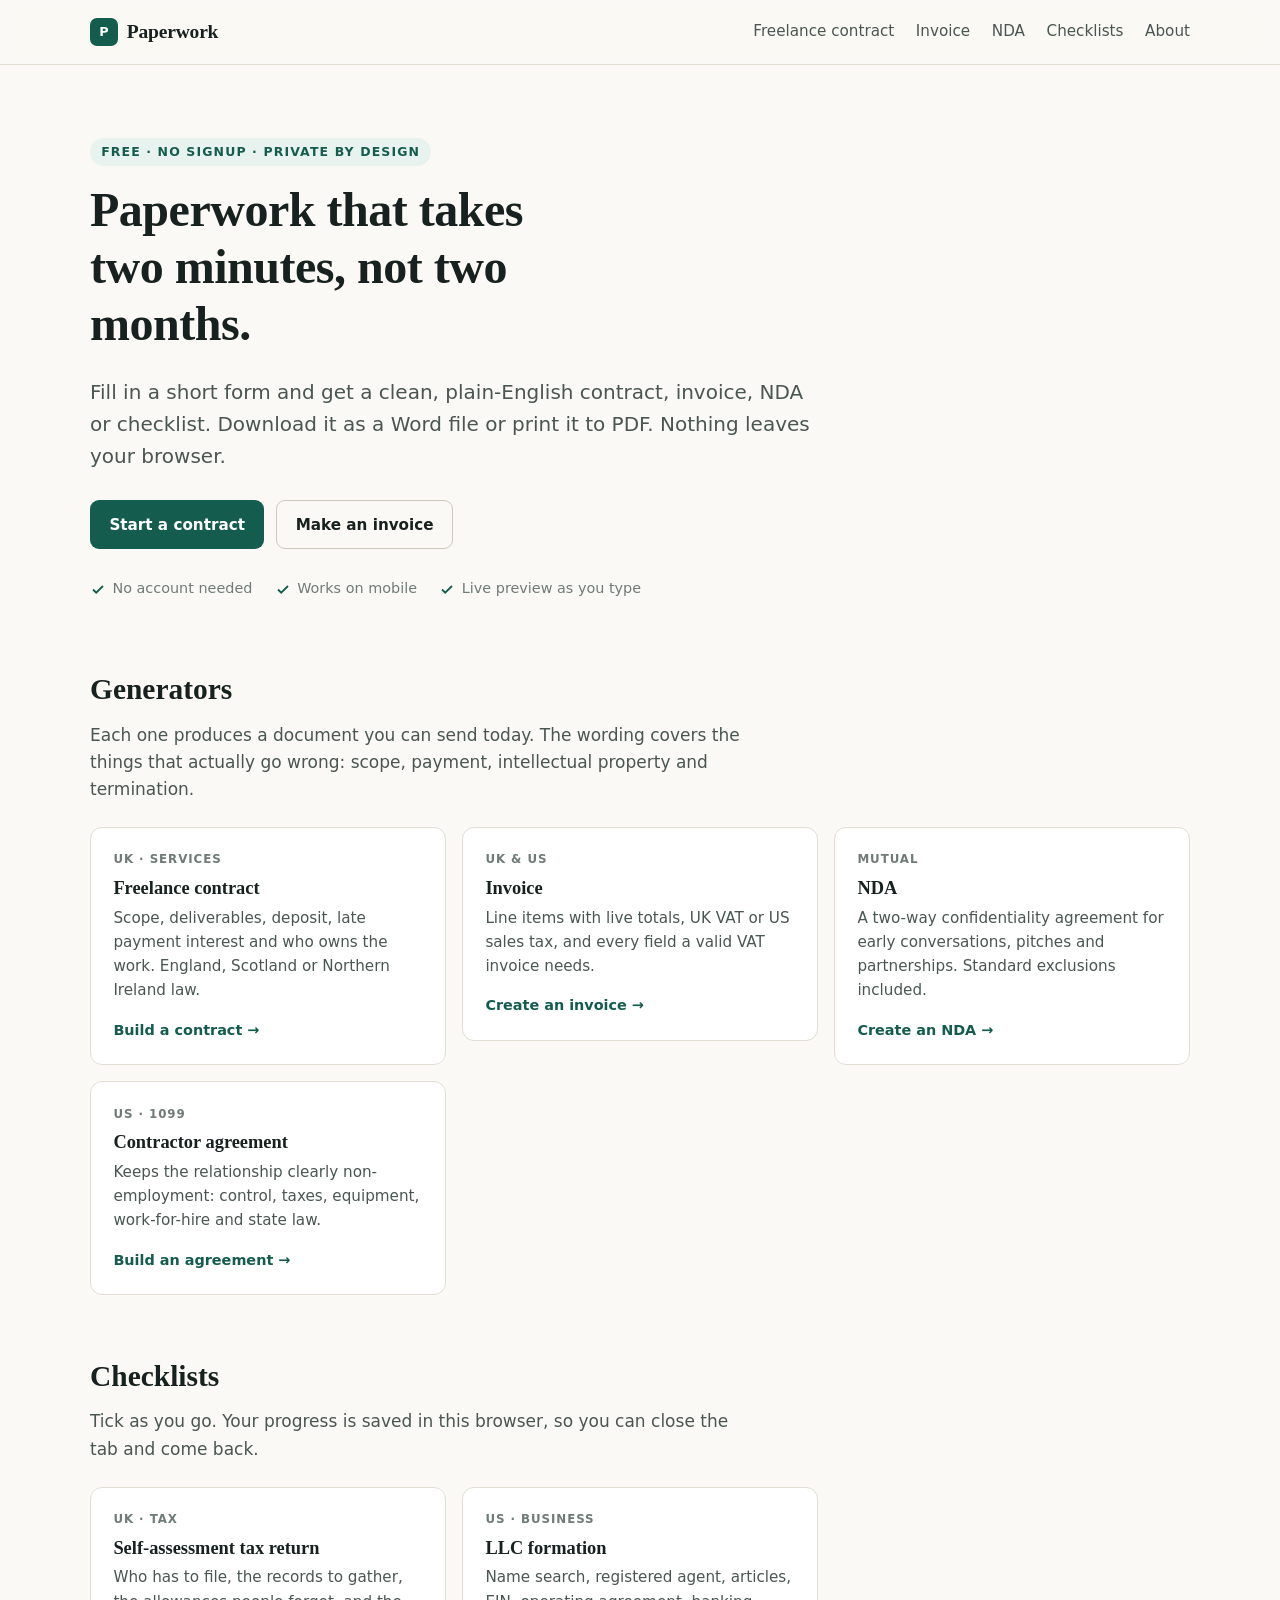
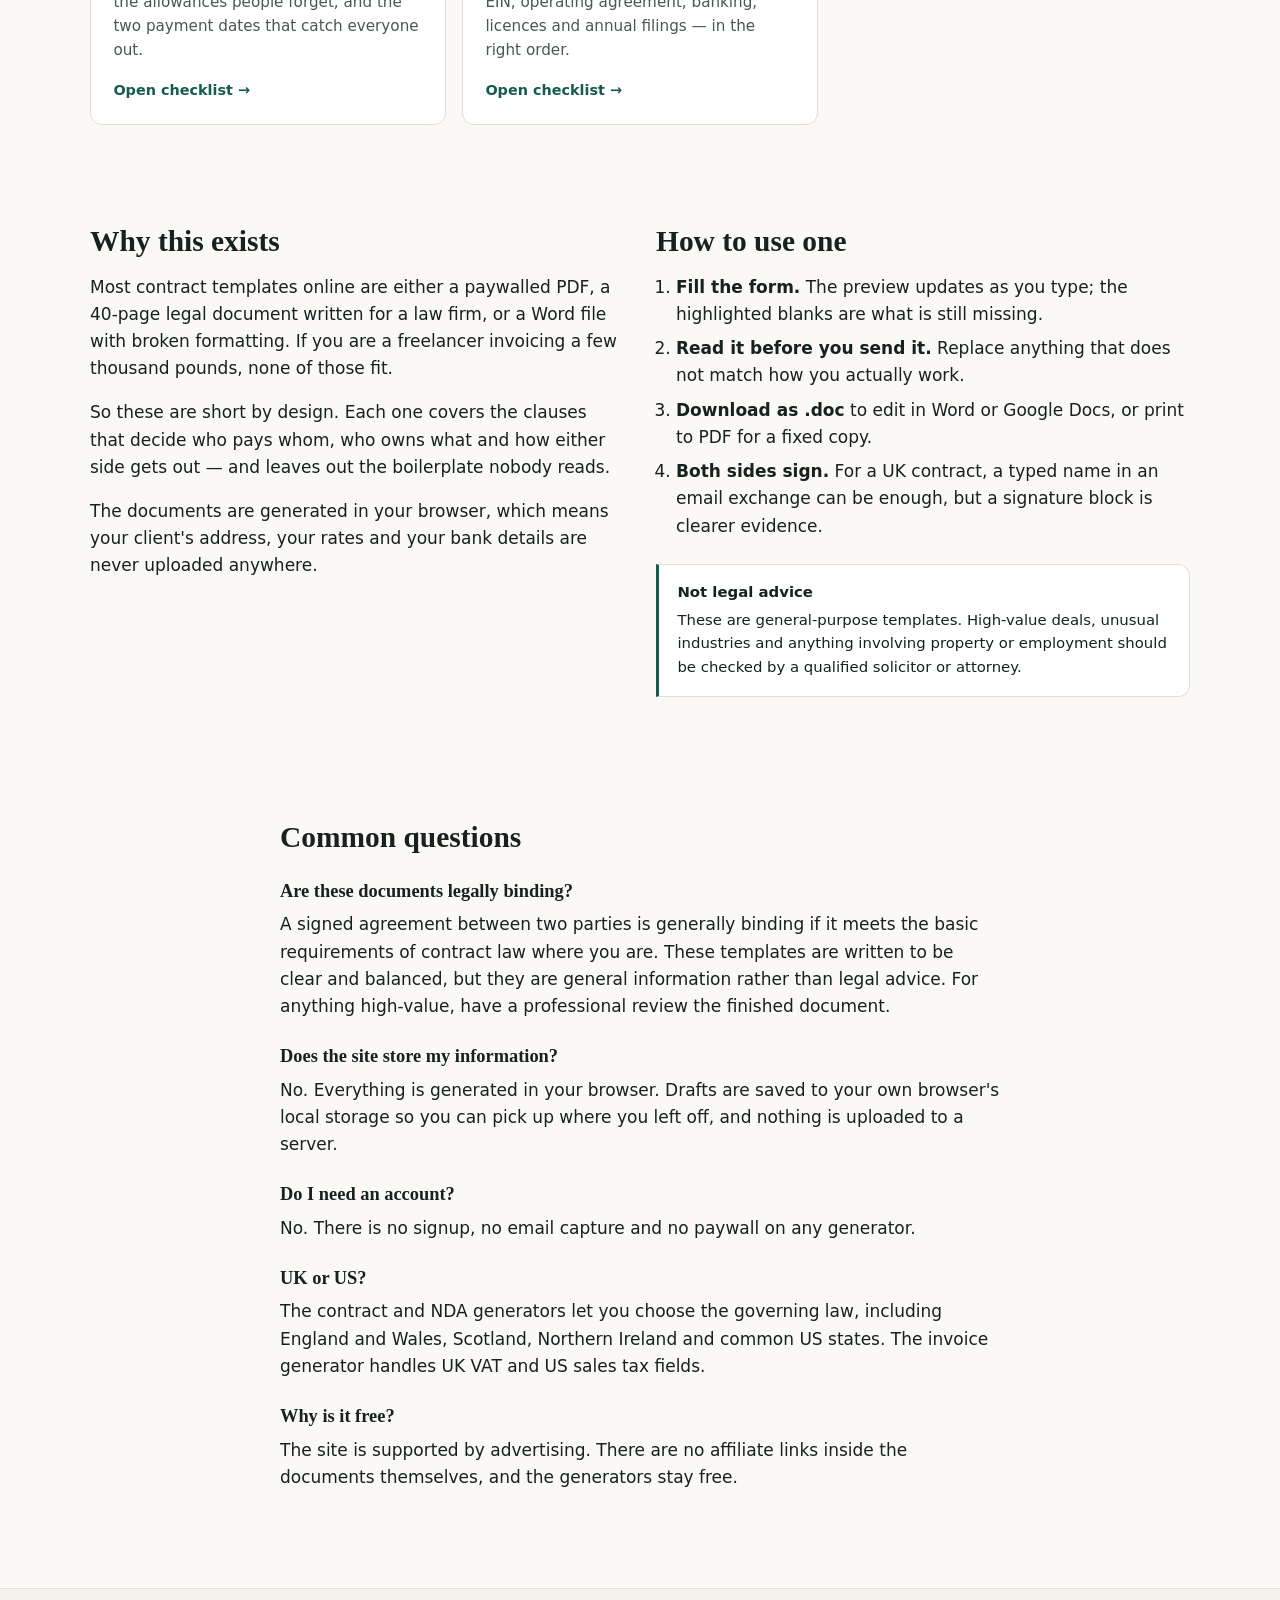
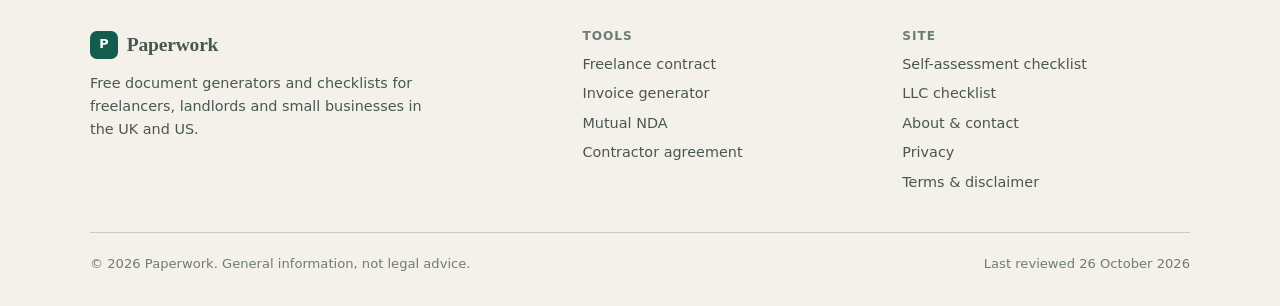
==== index.html @ 9d4b74a8 "Paperwork: static document generators and checklists" ====
<!DOCTYPE html>
<html lang="en">
<head>
<meta charset="utf-8">
<meta name="viewport" content="width=device-width, initial-scale=1">
<title>Paperwork — Free Document Generators &amp; Checklists for Freelancers</title>
<meta name="description" content="Free, no-signup generators for freelance contracts, invoices, NDAs and contractor agreements, plus tickable checklists for UK self-assessment and US LLC formation.">
<link rel="canonical" href="https://YOUR-DOMAIN.com/">
<meta name="robots" content="index, follow">
<meta name="theme-color" content="#145c4e">
<meta property="og:type" content="website">
<meta property="og:title" content="Paperwork — Free Document Generators &amp; Checklists">
<meta property="og:description" content="Plain-English contracts, invoices, NDAs and checklists you can finish in two minutes. Free, no account, everything stays in your browser.">
<meta property="og:url" content="https://YOUR-DOMAIN.com/">
<link rel="icon" href="data:image/svg+xml,%3Csvg xmlns='http://www.w3.org/2000/svg' viewBox='0 0 32 32'%3E%3Crect width='32' height='32' rx='7' fill='%23145c4e'/%3E%3Cpath d='M10 8h9l5 5v11H10z' fill='none' stroke='%23fff' stroke-width='2'/%3E%3Cpath d='M13 18h7M13 21h5' stroke='%23fff' stroke-width='2'/%3E%3C/svg%3E">
<link rel="stylesheet" href="assets/styles.css">
<script type="application/ld+json">
{
  "@context": "https://schema.org",
  "@graph": [
    {
      "@type": "WebSite",
      "name": "Paperwork",
      "url": "https://YOUR-DOMAIN.com/",
      "description": "Free document generators and checklists for freelancers and small businesses."
    },
    {
      "@type": "FAQPage",
      "mainEntity": [
        {
          "@type": "Question",
          "name": "Are these documents legally binding?",
          "acceptedAnswer": { "@type": "Answer", "text": "A signed agreement between two parties is generally binding if it meets the basic requirements of contract law in your jurisdiction. These templates are written to be clear and balanced, but they are general information, not legal advice. For anything high-value, have a solicitor or attorney review the finished document." }
        },
        {
          "@type": "Question",
          "name": "Does the site store my information?",
          "acceptedAnswer": { "@type": "Answer", "text": "No. Everything is generated in your browser. Drafts are saved to your own browser's local storage so you can come back to them, and nothing is uploaded to a server." }
        },
        {
          "@type": "Question",
          "name": "Do I need to create an account?",
          "acceptedAnswer": { "@type": "Answer", "text": "No account is needed. There is no signup, no email capture and no paywall on any generator." }
        },
        {
          "@type": "Question",
          "name": "Can I use these documents in the US and the UK?",
          "acceptedAnswer": { "@type": "Answer", "text": "The contract and NDA generators let you choose the governing law, with options for England and Wales, Scotland, Northern Ireland and common US states. The invoice generator handles UK VAT and US sales tax fields." }
        }
      ]
    }
  ]
}
</script>
</head>
<body>
<a class="skip" href="#main">Skip to content</a>

<header class="site-header">
  <div class="wrap header-inner">
    <a class="brand" href="./"><span class="brand-mark" aria-hidden="true">P</span>Paperwork</a>
    <button class="menu-btn" data-menu aria-expanded="false" aria-controls="site-nav">
      Menu
      <svg width="12" height="12" viewBox="0 0 12 12" aria-hidden="true"><path d="M1 3h10M1 6h10M1 9h10" stroke="currentColor" stroke-width="1.6" fill="none"/></svg>
    </button>
    <nav id="site-nav" aria-label="Main">
      <a href="tools/freelance-contract.html">Freelance contract</a>
      <a href="tools/invoice.html">Invoice</a>
      <a href="tools/nda.html">NDA</a>
      <a href="checklists/">Checklists</a>
      <a href="about.html">About</a>
    </nav>
  </div>
</header>

<main id="main">

  <section class="hero">
    <div class="wrap">
      <span class="eyebrow">Free · No signup · Private by design</span>
      <h1>Paperwork that takes two minutes, not two months.</h1>
      <p class="lede">
        Fill in a short form and get a clean, plain-English contract, invoice, NDA or checklist.
        Download it as a Word file or print it to PDF. Nothing leaves your browser.
      </p>
      <div class="hero-actions">
        <a class="btn" href="tools/freelance-contract.html">Start a contract</a>
        <a class="btn btn-ghost" href="tools/invoice.html">Make an invoice</a>
      </div>
      <ul class="trust">
        <li><svg width="16" height="16" viewBox="0 0 16 16" aria-hidden="true"><path d="M3 8.5l3.2 3.2L13 5" stroke="currentColor" stroke-width="1.8" fill="none"/></svg>No account needed</li>
        <li><svg width="16" height="16" viewBox="0 0 16 16" aria-hidden="true"><path d="M3 8.5l3.2 3.2L13 5" stroke="currentColor" stroke-width="1.8" fill="none"/></svg>Works on mobile</li>
        <li><svg width="16" height="16" viewBox="0 0 16 16" aria-hidden="true"><path d="M3 8.5l3.2 3.2L13 5" stroke="currentColor" stroke-width="1.8" fill="none"/></svg>Live preview as you type</li>
      </ul>
    </div>
  </section>

  <aside class="ad-slot" data-slot="top" aria-label="Advertisement"></aside>

  <section>
    <div class="wrap">
      <div class="section-head">
        <h2>Generators</h2>
        <p>Each one produces a document you can send today. The wording covers the things that actually go wrong: scope, payment, intellectual property and termination.</p>
      </div>
      <ul class="card-grid">
        <li>
          <a class="card" href="tools/freelance-contract.html">
            <span class="card-tag">UK · Services</span>
            <h3>Freelance contract</h3>
            <p>Scope, deliverables, deposit, late payment interest and who owns the work. England, Scotland or Northern Ireland law.</p>
            <span class="card-cta">Build a contract →</span>
          </a>
        </li>
        <li>
          <a class="card" href="tools/invoice.html">
            <span class="card-tag">UK &amp; US</span>
            <h3>Invoice</h3>
            <p>Line items with live totals, UK VAT or US sales tax, and every field a valid VAT invoice needs.</p>
            <span class="card-cta">Create an invoice →</span>
          </a>
        </li>
        <li>
          <a class="card" href="tools/nda.html">
            <span class="card-tag">Mutual</span>
            <h3>NDA</h3>
            <p>A two-way confidentiality agreement for early conversations, pitches and partnerships. Standard exclusions included.</p>
            <span class="card-cta">Create an NDA →</span>
          </a>
        </li>
        <li>
          <a class="card" href="tools/contractor-agreement.html">
            <span class="card-tag">US · 1099</span>
            <h3>Contractor agreement</h3>
            <p>Keeps the relationship clearly non-employment: control, taxes, equipment, work-for-hire and state law.</p>
            <span class="card-cta">Build an agreement →</span>
          </a>
        </li>
      </ul>
    </div>
  </section>

  <section>
    <div class="wrap">
      <div class="section-head">
        <h2>Checklists</h2>
        <p>Tick as you go. Your progress is saved in this browser, so you can close the tab and come back.</p>
      </div>
      <ul class="card-grid">
        <li>
          <a class="card" href="checklists/self-assessment.html">
            <span class="card-tag">UK · Tax</span>
            <h3>Self-assessment tax return</h3>
            <p>Who has to file, the records to gather, the allowances people forget, and the two payment dates that catch everyone out.</p>
            <span class="card-cta">Open checklist →</span>
          </a>
        </li>
        <li>
          <a class="card" href="checklists/llc-formation.html">
            <span class="card-tag">US · Business</span>
            <h3>LLC formation</h3>
            <p>Name search, registered agent, articles, EIN, operating agreement, banking, licences and annual filings — in the right order.</p>
            <span class="card-cta">Open checklist →</span>
          </a>
        </li>
      </ul>
    </div>
  </section>

  <section>
    <div class="wrap split">
      <div class="prose">
        <h2>Why this exists</h2>
        <p>Most contract templates online are either a paywalled PDF, a 40-page legal document written for a law firm, or a Word file with broken formatting. If you are a freelancer invoicing a few thousand pounds, none of those fit.</p>
        <p>So these are short by design. Each one covers the clauses that decide who pays whom, who owns what and how either side gets out — and leaves out the boilerplate nobody reads.</p>
        <p>The documents are generated in your browser, which means your client's address, your rates and your bank details are never uploaded anywhere.</p>
      </div>
      <div class="prose">
        <h2>How to use one</h2>
        <ol>
          <li><strong>Fill the form.</strong> The preview updates as you type; the highlighted blanks are what is still missing.</li>
          <li><strong>Read it before you send it.</strong> Replace anything that does not match how you actually work.</li>
          <li><strong>Download as .doc</strong> to edit in Word or Google Docs, or print to PDF for a fixed copy.</li>
          <li><strong>Both sides sign.</strong> For a UK contract, a typed name in an email exchange can be enough, but a signature block is clearer evidence.</li>
        </ol>
        <div class="callout">
          <strong>Not legal advice</strong>
          <p>These are general-purpose templates. High-value deals, unusual industries and anything involving property or employment should be checked by a qualified solicitor or attorney.</p>
        </div>
      </div>
    </div>
  </section>

  <section>
    <div class="wrap narrow prose">
      <h2>Common questions</h2>
      <h3>Are these documents legally binding?</h3>
      <p>A signed agreement between two parties is generally binding if it meets the basic requirements of contract law where you are. These templates are written to be clear and balanced, but they are general information rather than legal advice. For anything high-value, have a professional review the finished document.</p>

      <h3>Does the site store my information?</h3>
      <p>No. Everything is generated in your browser. Drafts are saved to your own browser's local storage so you can pick up where you left off, and nothing is uploaded to a server.</p>

      <h3>Do I need an account?</h3>
      <p>No. There is no signup, no email capture and no paywall on any generator.</p>

      <h3>UK or US?</h3>
      <p>The contract and NDA generators let you choose the governing law, including England and Wales, Scotland, Northern Ireland and common US states. The invoice generator handles UK VAT and US sales tax fields.</p>

      <h3>Why is it free?</h3>
      <p>The site is supported by advertising. There are no affiliate links inside the documents themselves, and the generators stay free.</p>
    </div>
  </section>

  <aside class="ad-slot" data-slot="inline" aria-label="Advertisement"></aside>

</main>

<footer class="site-footer">
  <div class="wrap">
    <div class="footer-grid">
      <div>
        <a class="brand" href="./"><span class="brand-mark" aria-hidden="true">P</span>Paperwork</a>
        <p class="small" style="margin-top:.75rem;max-width:38ch">Free document generators and checklists for freelancers, landlords and small businesses in the UK and US.</p>
      </div>
      <div>
        <h2>Tools</h2>
        <ul>
          <li><a href="tools/freelance-contract.html">Freelance contract</a></li>
          <li><a href="tools/invoice.html">Invoice generator</a></li>
          <li><a href="tools/nda.html">Mutual NDA</a></li>
          <li><a href="tools/contractor-agreement.html">Contractor agreement</a></li>
        </ul>
      </div>
      <div>
        <h2>Site</h2>
        <ul>
          <li><a href="checklists/self-assessment.html">Self-assessment checklist</a></li>
          <li><a href="checklists/llc-formation.html">LLC checklist</a></li>
          <li><a href="about.html">About &amp; contact</a></li>
          <li><a href="privacy.html">Privacy</a></li>
          <li><a href="terms.html">Terms &amp; disclaimer</a></li>
        </ul>
      </div>
    </div>
    <div class="footer-bottom">
      <span>© <span id="year">2026</span> Paperwork. General information, not legal advice.</span>
      <span>Last reviewed <span data-updated>26 October 2026</span></span>
    </div>
  </div>
</footer>

<div id="consent" hidden>
  <p><strong>Cookies and ads.</strong> This site uses advertising cookies to keep the generators free. You can decline and still use every tool.</p>
  <div class="row">
    <button class="btn btn-sm" id="consent-accept">Accept ads</button>
    <button class="btn btn-sm btn-ghost" id="consent-decline">Decline</button>
    <a class="btn btn-sm btn-ghost" href="privacy.html">Privacy</a>
  </div>
</div>

<script src="assets/data.js"></script>
<script src="assets/app.js"></script>
</body>
</html>
---- assets/styles.css ----
/* ==========================================================================
   Paperwork - stylesheet
   No framework, no build step. Edit variables below to rebrand.
   ========================================================================== */

:root {
  --ink: #17211f;
  --ink-soft: #4a5652;
  --ink-mute: #6f7b77;
  --paper: #fbf9f5;
  --card: #ffffff;
  --line: #e2ded4;
  --line-strong: #cfc9bb;
  --accent: #145c4e;
  --accent-dark: #0f473c;
  --accent-soft: #e8f2ef;
  --warn: #a3341c;
  --warn-soft: #fdeeea;
  --radius: 12px;
  --shadow: 0 1px 2px rgba(23, 33, 31, .05), 0 8px 24px rgba(23, 33, 31, .05);
  --serif: "Iowan Old Style", "Palatino Linotype", Palatino, Georgia, "Times New Roman", serif;
  --sans: system-ui, -apple-system, "Segoe UI", Roboto, Helvetica, Arial, sans-serif;
  --mono: ui-monospace, SFMono-Regular, Menlo, Consolas, monospace;
  --wrap: 1140px;
}

*, *::before, *::after { box-sizing: border-box; }

html { -webkit-text-size-adjust: 100%; scroll-behavior: smooth; }

body {
  margin: 0;
  background: var(--paper);
  color: var(--ink);
  font-family: var(--sans);
  font-size: 17px;
  line-height: 1.6;
  -webkit-font-smoothing: antialiased;
}

h1, h2, h3 { font-family: var(--serif); font-weight: 600; line-height: 1.18; margin: 0 0 .5em; }
h1 { font-size: clamp(2rem, 1.4rem + 2.4vw, 3rem); letter-spacing: -.01em; }
h2 { font-size: clamp(1.4rem, 1.2rem + .8vw, 1.85rem); }
h3 { font-size: 1.15rem; }
p { margin: 0 0 1em; }
a { color: var(--accent-dark); text-underline-offset: .18em; }
a:hover { color: var(--ink); }
img { max-width: 100%; height: auto; }
hr { border: 0; border-top: 1px solid var(--line); margin: 2.5rem 0; }

.wrap { width: 100%; max-width: var(--wrap); margin: 0 auto; padding: 0 1.25rem; }
.narrow { max-width: 760px; }
.center { text-align: center; }
.small { font-size: .9rem; }
.muted { color: var(--ink-mute); }
.nowrap { white-space: nowrap; }

.skip {
  position: absolute; left: -9999px; top: 0; z-index: 100;
  background: var(--ink); color: #fff; padding: .75rem 1rem;
}
.skip:focus { left: 1rem; top: 1rem; }

/* ------------------------------- header -------------------------------- */

.site-header {
  position: sticky; top: 0; z-index: 40;
  background: rgba(251, 249, 245, .92);
  backdrop-filter: saturate(140%) blur(8px);
  border-bottom: 1px solid var(--line);
}
.header-inner {
  display: flex; align-items: center; gap: 1rem;
  justify-content: space-between; min-height: 64px;
}
.brand {
  display: inline-flex; align-items: center; gap: .55rem;
  font-family: var(--serif); font-size: 1.22rem; font-weight: 600;
  color: var(--ink); text-decoration: none; letter-spacing: -.01em;
}
.brand-mark {
  width: 28px; height: 28px; flex: 0 0 28px;
  border-radius: 7px; background: var(--accent); color: #fff;
  display: grid; place-items: center; font-family: var(--sans);
  font-size: .8rem; font-weight: 700; letter-spacing: .02em;
}
#site-nav { display: flex; align-items: center; gap: 1.35rem; }
#site-nav a {
  color: var(--ink-soft); text-decoration: none; font-size: .95rem;
  padding: .35rem 0; border-bottom: 2px solid transparent;
}
#site-nav a:hover, #site-nav a[aria-current="page"] { color: var(--ink); border-bottom-color: var(--accent); }
.menu-btn { display: none; }

@media (max-width: 720px) {
  .menu-btn {
    display: inline-flex; align-items: center; gap: .4rem;
    background: none; border: 1px solid var(--line-strong); border-radius: 8px;
    padding: .45rem .7rem; font: inherit; font-size: .9rem; color: var(--ink);
  }
  #site-nav {
    display: none; position: absolute; left: 0; right: 0; top: 100%;
    flex-direction: column; align-items: stretch; gap: 0;
    background: var(--card); border-bottom: 1px solid var(--line);
    padding: .5rem 1.25rem 1rem;
  }
  #site-nav.open { display: flex; }
  #site-nav a { padding: .75rem 0; border-bottom: 1px solid var(--line); }
}

/* -------------------------------- hero --------------------------------- */

.hero { padding: clamp(2.5rem, 6vw, 4.5rem) 0 2.5rem; }
.hero h1 { max-width: 20ch; }
.hero .lede { font-size: clamp(1.05rem, 1rem + .4vw, 1.25rem); color: var(--ink-soft); max-width: 58ch; }
.eyebrow {
  display: inline-block; font-size: .78rem; font-weight: 600;
  text-transform: uppercase; letter-spacing: .09em; color: var(--accent);
  background: var(--accent-soft); border-radius: 999px; padding: .28rem .7rem;
  margin-bottom: 1rem;
}
.hero-actions { display: flex; flex-wrap: wrap; gap: .75rem; margin-top: 1.75rem; }
.trust {
  display: flex; flex-wrap: wrap; gap: .5rem 1.4rem;
  margin: 1.75rem 0 0; padding: 0; list-style: none;
  font-size: .9rem; color: var(--ink-mute);
}
.trust li { display: flex; align-items: center; gap: .4rem; }
.trust svg { flex: 0 0 auto; color: var(--accent); }

/* ------------------------------- buttons -------------------------------- */

.btn {
  display: inline-flex; align-items: center; justify-content: center; gap: .45rem;
  padding: .7rem 1.15rem; border-radius: 9px; border: 1px solid transparent;
  background: var(--accent); color: #fff; font: inherit; font-size: .95rem;
  font-weight: 600; text-decoration: none; cursor: pointer;
  transition: background .15s ease, transform .06s ease, border-color .15s ease;
}
.btn:hover { background: var(--accent-dark); color: #fff; }
.btn:active { transform: translateY(1px); }
.btn-ghost {
  background: transparent; color: var(--ink); border-color: var(--line-strong);
}
.btn-ghost:hover { background: var(--card); border-color: var(--ink-soft); color: var(--ink); }
.btn-sm { padding: .45rem .8rem; font-size: .87rem; }
.btn-block { width: 100%; }

.icon-btn {
  background: none; border: 1px solid var(--line); border-radius: 7px;
  width: 34px; height: 34px; flex: 0 0 34px; line-height: 1;
  font-size: 1.15rem; color: var(--ink-mute); cursor: pointer;
}
.icon-btn:hover { color: var(--warn); border-color: var(--warn); }

:focus-visible { outline: 2px solid var(--accent); outline-offset: 2px; }

/* -------------------------------- cards -------------------------------- */

.card-grid {
  display: grid; gap: 1rem;
  grid-template-columns: repeat(auto-fill, minmax(270px, 1fr));
  margin: 1.5rem 0 0; padding: 0; list-style: none;
}
.card {
  position: relative; display: flex; flex-direction: column;
  background: var(--card); border: 1px solid var(--line);
  border-radius: var(--radius); padding: 1.4rem;
  text-decoration: none; color: inherit;
  transition: border-color .15s ease, box-shadow .15s ease, transform .15s ease;
}
.card:hover {
  border-color: var(--line-strong); box-shadow: var(--shadow);
  transform: translateY(-2px); color: inherit;
}
.card h3 { margin-bottom: .35rem; }
.card p { color: var(--ink-soft); font-size: .95rem; margin-bottom: 1rem; }
.card .card-tag {
  font-size: .74rem; text-transform: uppercase; letter-spacing: .08em;
  color: var(--ink-mute); margin-bottom: .55rem; font-weight: 600;
}
.card .card-cta { margin-top: auto; font-size: .9rem; font-weight: 600; color: var(--accent); }

/* -------------------------------- layout -------------------------------- */

section { padding: 2rem 0; }
.section-head { max-width: 62ch; margin-bottom: 1.25rem; }
.section-head p { color: var(--ink-soft); }

.split { display: grid; gap: 2rem; grid-template-columns: 1fr 1fr; }
@media (max-width: 820px) { .split { grid-template-columns: 1fr; } }

.page-head { padding: 2rem 0 1rem; }
.breadcrumbs { font-size: .85rem; color: var(--ink-mute); margin-bottom: 1rem; }
.breadcrumbs a { color: var(--ink-mute); }
.breadcrumbs span { margin: 0 .4rem; }

.toolbar {
  display: flex; flex-wrap: wrap; gap: .5rem .75rem; align-items: center;
  margin: 1rem 0 1.75rem; font-size: .85rem; color: var(--ink-mute);
}
.badge {
  display: inline-flex; align-items: center; gap: .35rem;
  background: var(--card); border: 1px solid var(--line);
  border-radius: 999px; padding: .25rem .65rem; font-size: .8rem;
}
.dot { width: 6px; height: 6px; border-radius: 50%; background: var(--accent); }
#save-status {
  opacity: 0; transition: opacity .2s ease; color: var(--accent);
  font-size: .8rem; font-weight: 600;
}
#save-status.on { opacity: 1; }

/* ------------------------------- the tool ------------------------------- */

.workspace {
  display: grid; gap: 1.5rem;
  grid-template-columns: minmax(0, 400px) minmax(0, 1fr);
  align-items: start;
}
@media (max-width: 940px) { .workspace { grid-template-columns: 1fr; } }

.panel {
  background: var(--card); border: 1px solid var(--line);
  border-radius: var(--radius); padding: 1.25rem;
}
@media (min-width: 941px) {
  .form-panel { position: sticky; top: 84px; max-height: calc(100vh - 104px); overflow: auto; }
}

fieldset { border: 0; padding: 0; margin: 0 0 1.4rem; }
fieldset:last-of-type { margin-bottom: .5rem; }
legend {
  font-family: var(--serif); font-size: 1.02rem; font-weight: 600;
  padding: 0; margin-bottom: .7rem; color: var(--ink);
}
.grid { display: grid; grid-template-columns: 1fr 1fr; gap: .85rem; }
.field.full { grid-column: 1 / -1; }
@media (max-width: 420px) { .grid { grid-template-columns: 1fr; } }

.label {
  display: block; font-size: .82rem; font-weight: 600;
  letter-spacing: .01em; color: var(--ink-soft); margin-bottom: .3rem;
}
.req { color: var(--warn); }
input[type="text"], input[type="email"], input[type="number"], input[type="date"],
select, textarea {
  width: 100%; font: inherit; font-size: .92rem; color: var(--ink);
  background: #fff; border: 1px solid var(--line-strong); border-radius: 8px;
  padding: .5rem .6rem; transition: border-color .12s ease, box-shadow .12s ease;
}
textarea { resize: vertical; min-height: 2.6rem; line-height: 1.5; }
input:focus, select:focus, textarea:focus {
  outline: none; border-color: var(--accent);
  box-shadow: 0 0 0 3px rgba(20, 92, 78, .13);
}
.help { font-size: .78rem; color: var(--ink-mute); margin: .3rem 0 0; line-height: 1.45; }
.field.invalid input, .field.invalid textarea, .field.invalid select { border-color: var(--warn); background: var(--warn-soft); }
.field.invalid .label { color: var(--warn); }

.form-actions { display: flex; gap: .6rem; flex-wrap: wrap; margin-top: 1.1rem; }
.form-actions .btn { flex: 1 1 auto; }

/* line items */
.items { border: 1px solid var(--line); border-radius: 9px; padding: .6rem; background: var(--paper); }
.item-head, .item-row {
  display: grid; grid-template-columns: 1fr 64px 88px 34px;
  gap: .4rem; align-items: center;
}
.item-head {
  font-size: .72rem; text-transform: uppercase; letter-spacing: .06em;
  color: var(--ink-mute); padding: 0 .1rem .35rem;
}
.item-row { margin-bottom: .4rem; }
.item-row input { padding: .4rem .45rem; font-size: .86rem; }
.items > .btn { margin-top: .35rem; }
@media (max-width: 520px) {
  .item-head { display: none; }
  .item-row { grid-template-columns: 1fr 1fr 34px; }
  .item-row input[data-item="desc"] { grid-column: 1 / -1; }
}

/* ------------------------------ preview -------------------------------- */

.preview-panel { padding: 0; overflow: hidden; }
.preview-bar {
  display: flex; flex-wrap: wrap; gap: .5rem; align-items: center;
  padding: .7rem .9rem; border-bottom: 1px solid var(--line);
  background: var(--paper); position: sticky; top: 64px; z-index: 5;
}
.preview-bar .spacer { flex: 1; }
.preview-bar .btn { padding: .4rem .7rem; font-size: .84rem; }
.preview-hint { font-size: .78rem; color: var(--ink-mute); width: 100%; margin: 0; }

.paper {
  padding: clamp(1.4rem, 4vw, 2.8rem);
  background: #fff;
  font-family: var(--serif);
  font-size: .96rem;
  line-height: 1.62;
  color: #14181a;
  counter-reset: clause;
  overflow-wrap: break-word;
}
.paper h1 { font-size: 1.6rem; margin-bottom: .4rem; }
.paper h2 {
  font-family: var(--sans); font-size: .78rem; font-weight: 700;
  text-transform: uppercase; letter-spacing: .09em; color: #2c3a37;
  margin: 1.6rem 0 .45rem; counter-increment: clause;
}
.paper h2::before { content: counter(clause) ". "; color: var(--accent); }
.paper h2.plain { counter-increment: none; }
.paper h2.plain::before { content: none; }
.paper p { margin: 0 0 .75rem; }
.paper ul { margin: 0 0 .8rem; padding-left: 1.15rem; }
.paper li { margin-bottom: .25rem; }
.paper .doc-meta { font-family: var(--sans); font-size: .85rem; color: #5a6663; }
.paper table { border-collapse: collapse; width: 100%; margin: .8rem 0 1rem; font-size: .9rem; }
.paper th, .paper td { border-bottom: 1px solid #e3e3e3; padding: .45rem .4rem; text-align: left; vertical-align: top; }
.paper th { font-family: var(--sans); font-size: .72rem; text-transform: uppercase; letter-spacing: .06em; color: #5a6663; }
.paper .num { text-align: right; white-space: nowrap; }
.paper .label {
  font-family: var(--sans); font-size: .7rem; text-transform: uppercase;
  letter-spacing: .07em; color: #5a6663; margin: .9rem 0 .2rem;
}
.paper .blank { background: #fdf3d8; color: #8a6d1f; border-radius: 3px; padding: 0 .2em; font-family: var(--sans); font-size: .8rem; }
.paper .sig-grid { display: flex; gap: 2rem; margin-top: 2rem; }
.paper .sig { flex: 1; }
.paper .sig-line { border-bottom: 1px solid #333; height: 2.2rem; margin-bottom: .4rem; }
.paper .sig p { font-size: .85rem; line-height: 1.45; }
.paper .invoice-head { display: flex; justify-content: space-between; gap: 1.5rem; flex-wrap: wrap; }
.paper .invoice-title { text-align: right; }
.paper .invoice-title h2 { margin-top: 0; }
.paper .invoice-billto { margin: 1.2rem 0; }
.paper .invoice-totals { margin-left: auto; width: min(320px, 100%); }
.paper .invoice-totals td { border-bottom: 1px solid #eee; }
.paper .invoice-totals .grand td {
  border-top: 2px solid #333; border-bottom: 0;
  font-weight: 700; font-size: 1.02rem; padding-top: .55rem;
}

/* ------------------------------- prose --------------------------------- */

.prose { max-width: 760px; }
.prose h2 { margin-top: 2.2rem; }
.prose h3 { margin-top: 1.6rem; }
.prose ul, .prose ol { padding-left: 1.25rem; margin: 0 0 1.1rem; }
.prose li { margin-bottom: .45rem; }
.prose blockquote {
  margin: 1.5rem 0; padding: .9rem 1.1rem;
  border-left: 3px solid var(--accent); background: var(--accent-soft);
  border-radius: 0 8px 8px 0; font-size: .95rem;
}
.prose blockquote p:last-child { margin-bottom: 0; }

.callout {
  border: 1px solid var(--line); border-left: 3px solid var(--accent);
  background: var(--card); border-radius: 0 var(--radius) var(--radius) 0;
  padding: 1rem 1.15rem; margin: 1.5rem 0; font-size: .93rem;
}
.callout.warn { border-left-color: var(--warn); background: var(--warn-soft); }
.callout p:last-child { margin-bottom: 0; }
.callout strong { display: block; margin-bottom: .25rem; }

/* ------------------------------ checklist ------------------------------ */

.check-toolbar {
  display: flex; flex-wrap: wrap; align-items: center; gap: .75rem;
  margin: 0 0 1.5rem;
}
.progress {
  flex: 1 1 200px; height: 8px; background: var(--line);
  border-radius: 99px; overflow: hidden;
}
.progress > span {
  display: block; height: 100%; width: 0;
  background: var(--accent); border-radius: 99px; transition: width .25s ease;
}
#check-count { font-size: .85rem; color: var(--ink-soft); font-weight: 600; white-space: nowrap; }

.check-section {
  background: var(--card); border: 1px solid var(--line);
  border-radius: var(--radius); padding: 1.15rem 1.25rem; margin-bottom: 1rem;
}
.check-section h2 {
  display: flex; align-items: center; gap: .5rem;
  font-size: 1.12rem; margin-bottom: .75rem;
}
.check-section .note { font-size: .88rem; color: var(--ink-mute); margin: -.25rem 0 .8rem; }
.check {
  display: flex; gap: .7rem; padding: .5rem .35rem;
  border-radius: 7px; align-items: flex-start;
}
.check:hover { background: var(--paper); }
.check input[type="checkbox"] {
  width: 18px; height: 18px; flex: 0 0 18px; margin-top: .18rem;
  accent-color: var(--accent); cursor: pointer;
}
.check label { cursor: pointer; font-size: .95rem; line-height: 1.5; }
.check .hint {
  display: none; font-size: .84rem; color: var(--ink-mute);
  margin-top: .25rem; max-width: 62ch;
}
.show-all .check .hint { display: block; }
.check.is-done label { color: var(--ink-mute); text-decoration: line-through; text-decoration-color: rgba(111,123,119,.5); }

/* --------------------------------- ads --------------------------------- */

.ad-slot {
  display: block; margin: 2rem auto; max-width: 970px;
  min-height: 250px; background: transparent;
}
.no-ads .ad-slot { display: none; }

/* ------------------------------- consent -------------------------------- */

#consent {
  position: fixed; left: 1rem; right: 1rem; bottom: 1rem; z-index: 60;
  max-width: 520px; margin: 0 auto;
  background: var(--card); border: 1px solid var(--line-strong);
  border-radius: var(--radius); box-shadow: var(--shadow);
  padding: 1rem 1.1rem; font-size: .88rem;
}
#consent p { margin-bottom: .75rem; }
#consent .row { display: flex; gap: .5rem; flex-wrap: wrap; }

/* ------------------------------- footer -------------------------------- */

.site-footer {
  margin-top: 3rem; padding: 2.5rem 0 2rem;
  border-top: 1px solid var(--line); background: #f4f1ea;
  font-size: .9rem; color: var(--ink-soft);
}
.footer-grid {
  display: grid; gap: 2rem; grid-template-columns: 1.6fr 1fr 1fr;
}
@media (max-width: 720px) { .footer-grid { grid-template-columns: 1fr 1fr; } }
@media (max-width: 480px) { .footer-grid { grid-template-columns: 1fr; } }
.site-footer h2 {
  font-family: var(--sans); font-size: .76rem; text-transform: uppercase;
  letter-spacing: .08em; color: var(--ink-mute); margin-bottom: .6rem;
}
.site-footer ul { list-style: none; margin: 0; padding: 0; }
.site-footer li { margin-bottom: .4rem; }
.site-footer a { color: var(--ink-soft); text-decoration: none; }
.site-footer a:hover { color: var(--ink); text-decoration: underline; }
.footer-bottom {
  margin-top: 2rem; padding-top: 1.25rem; border-top: 1px solid var(--line-strong);
  display: flex; justify-content: space-between; gap: 1rem; flex-wrap: wrap;
  font-size: .82rem; color: var(--ink-mute);
}

/* -------------------------------- print -------------------------------- */

@media print {
  @page { size: A4; margin: 18mm; }
  body { background: #fff; font-size: 11pt; }
  .site-header, .site-footer, .ad-slot, .breadcrumbs, .page-head .lede,
  .toolbar, .form-panel, .preview-bar, .prose, .no-print, #consent,
  .site-header + * .hero, .related, .check-toolbar, .check-section .note { display: none !important; }
  .wrap { max-width: none; padding: 0; }
  .workspace { display: block; }
  .preview-panel { border: 0; }
  .paper { padding: 0; font-size: 11pt; }
  .paper a { color: inherit; text-decoration: none; }
  .paper h2 { break-after: avoid; }
  .paper .sig, .paper table { break-inside: avoid; }
  .check-section { break-inside: avoid; border: 0; padding: 0 0 .5rem; }
  .check-section h2 { font-size: 13pt; }
  .check .hint { display: block; }
  .check input { display: none; }
  .check::before { content: "\2610"; margin-right: .5rem; }
}

@media (prefers-reduced-motion: reduce) {
  * { animation-duration: .01ms !important; transition-duration: .01ms !important; scroll-behavior: auto !important; }
}
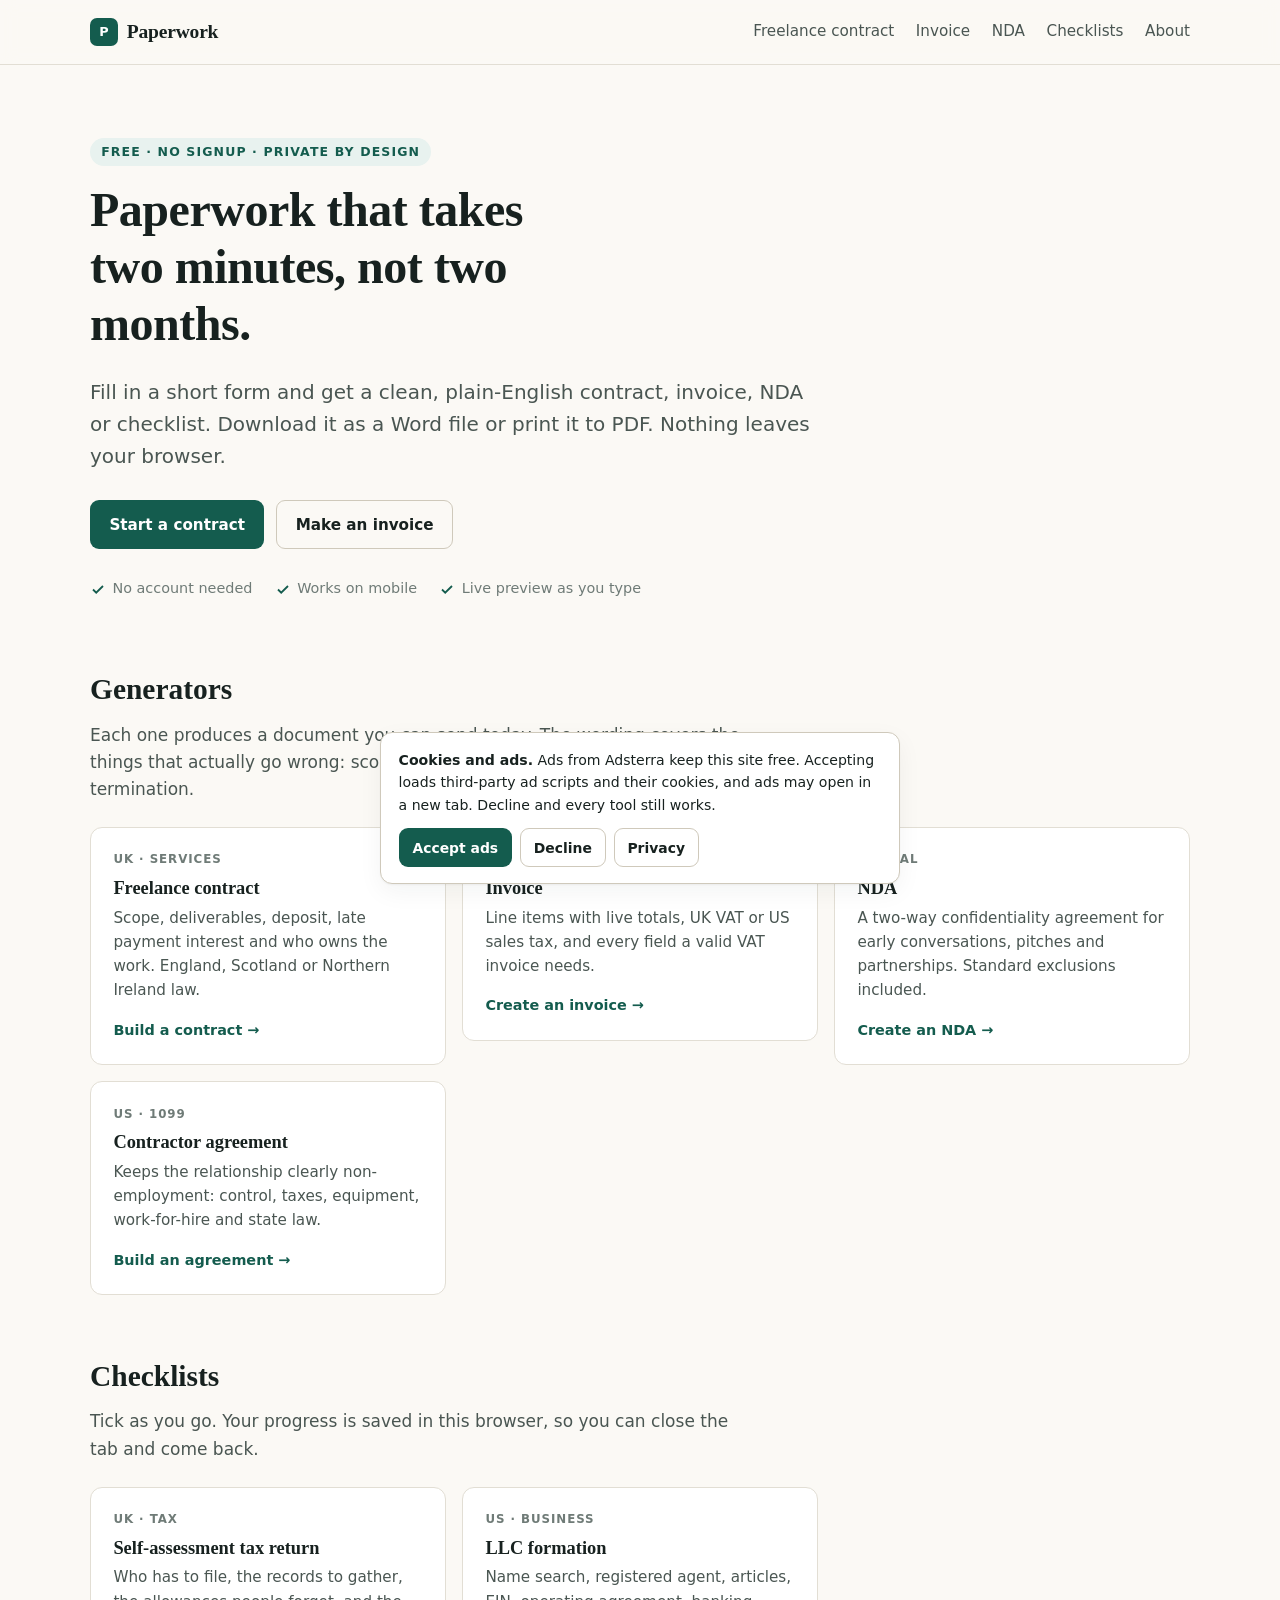
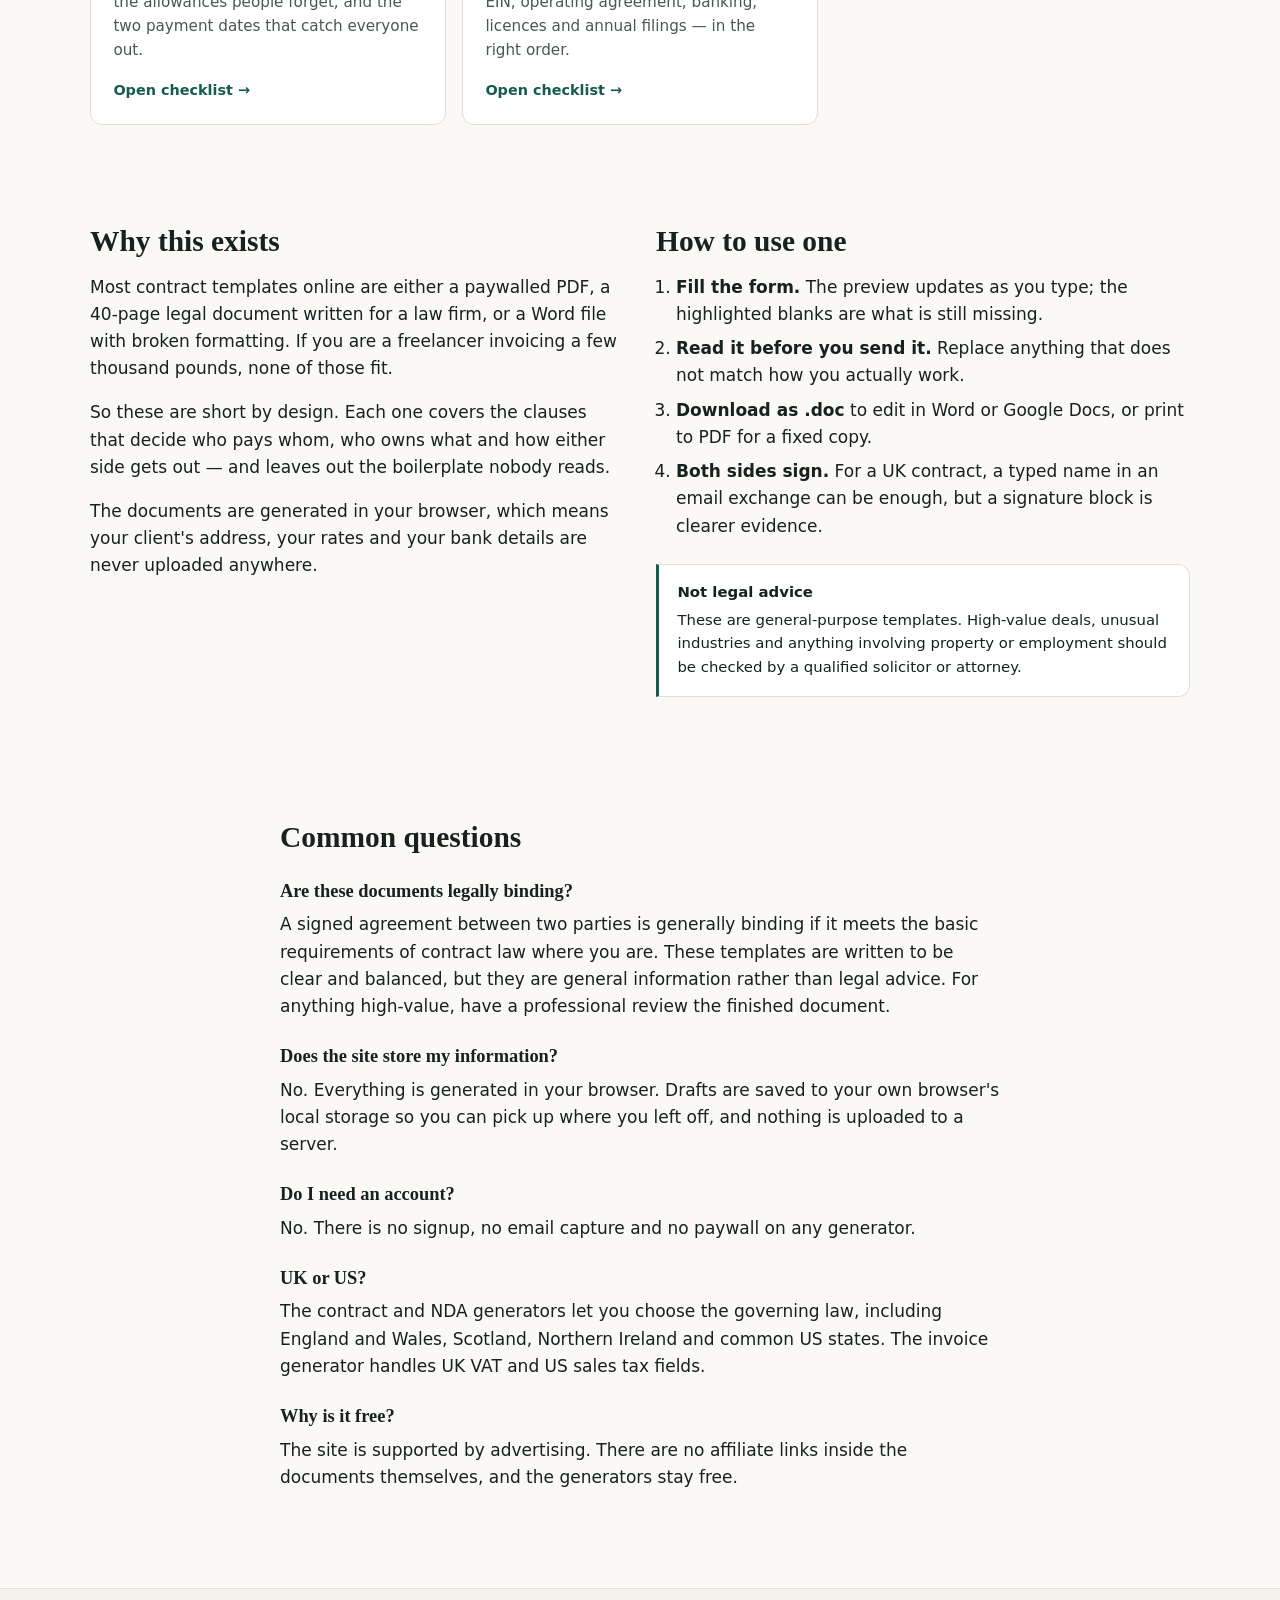
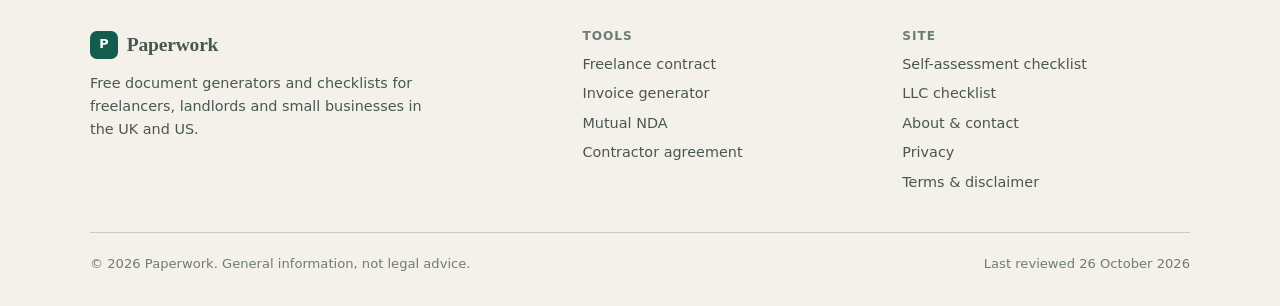
==== commit a19557ef: "Wire Adsterra popunder and social bar behind consent, set live domain" ====
--- a/index.html
+++ b/index.html
@@ -5,13 +5,13 @@
 <meta name="viewport" content="width=device-width, initial-scale=1">
 <title>Paperwork — Free Document Generators &amp; Checklists for Freelancers</title>
 <meta name="description" content="Free, no-signup generators for freelance contracts, invoices, NDAs and contractor agreements, plus tickable checklists for UK self-assessment and US LLC formation.">
-<link rel="canonical" href="https://YOUR-DOMAIN.com/">
+<link rel="canonical" href="https://paperwork.sltechempire.store/">
 <meta name="robots" content="index, follow">
 <meta name="theme-color" content="#145c4e">
 <meta property="og:type" content="website">
 <meta property="og:title" content="Paperwork — Free Document Generators &amp; Checklists">
 <meta property="og:description" content="Plain-English contracts, invoices, NDAs and checklists you can finish in two minutes. Free, no account, everything stays in your browser.">
-<meta property="og:url" content="https://YOUR-DOMAIN.com/">
+<meta property="og:url" content="https://paperwork.sltechempire.store/">
 <link rel="icon" href="data:image/svg+xml,%3Csvg xmlns='http://www.w3.org/2000/svg' viewBox='0 0 32 32'%3E%3Crect width='32' height='32' rx='7' fill='%23145c4e'/%3E%3Cpath d='M10 8h9l5 5v11H10z' fill='none' stroke='%23fff' stroke-width='2'/%3E%3Cpath d='M13 18h7M13 21h5' stroke='%23fff' stroke-width='2'/%3E%3C/svg%3E">
 <link rel="stylesheet" href="assets/styles.css">
 <script type="application/ld+json">
@@ -21,7 +21,7 @@
     {
       "@type": "WebSite",
       "name": "Paperwork",
-      "url": "https://YOUR-DOMAIN.com/",
+      "url": "https://paperwork.sltechempire.store/",
       "description": "Free document generators and checklists for freelancers and small businesses."
     },
     {
@@ -250,7 +250,7 @@
 </footer>
 
 <div id="consent" hidden>
-  <p><strong>Cookies and ads.</strong> This site uses advertising cookies to keep the generators free. You can decline and still use every tool.</p>
+  <p><strong>Cookies and ads.</strong> Ads from Adsterra keep this site free. Accepting loads third-party ad scripts and their cookies, and ads may open in a new tab. Decline and every tool still works.</p>
   <div class="row">
     <button class="btn btn-sm" id="consent-accept">Accept ads</button>
     <button class="btn btn-sm btn-ghost" id="consent-decline">Decline</button>
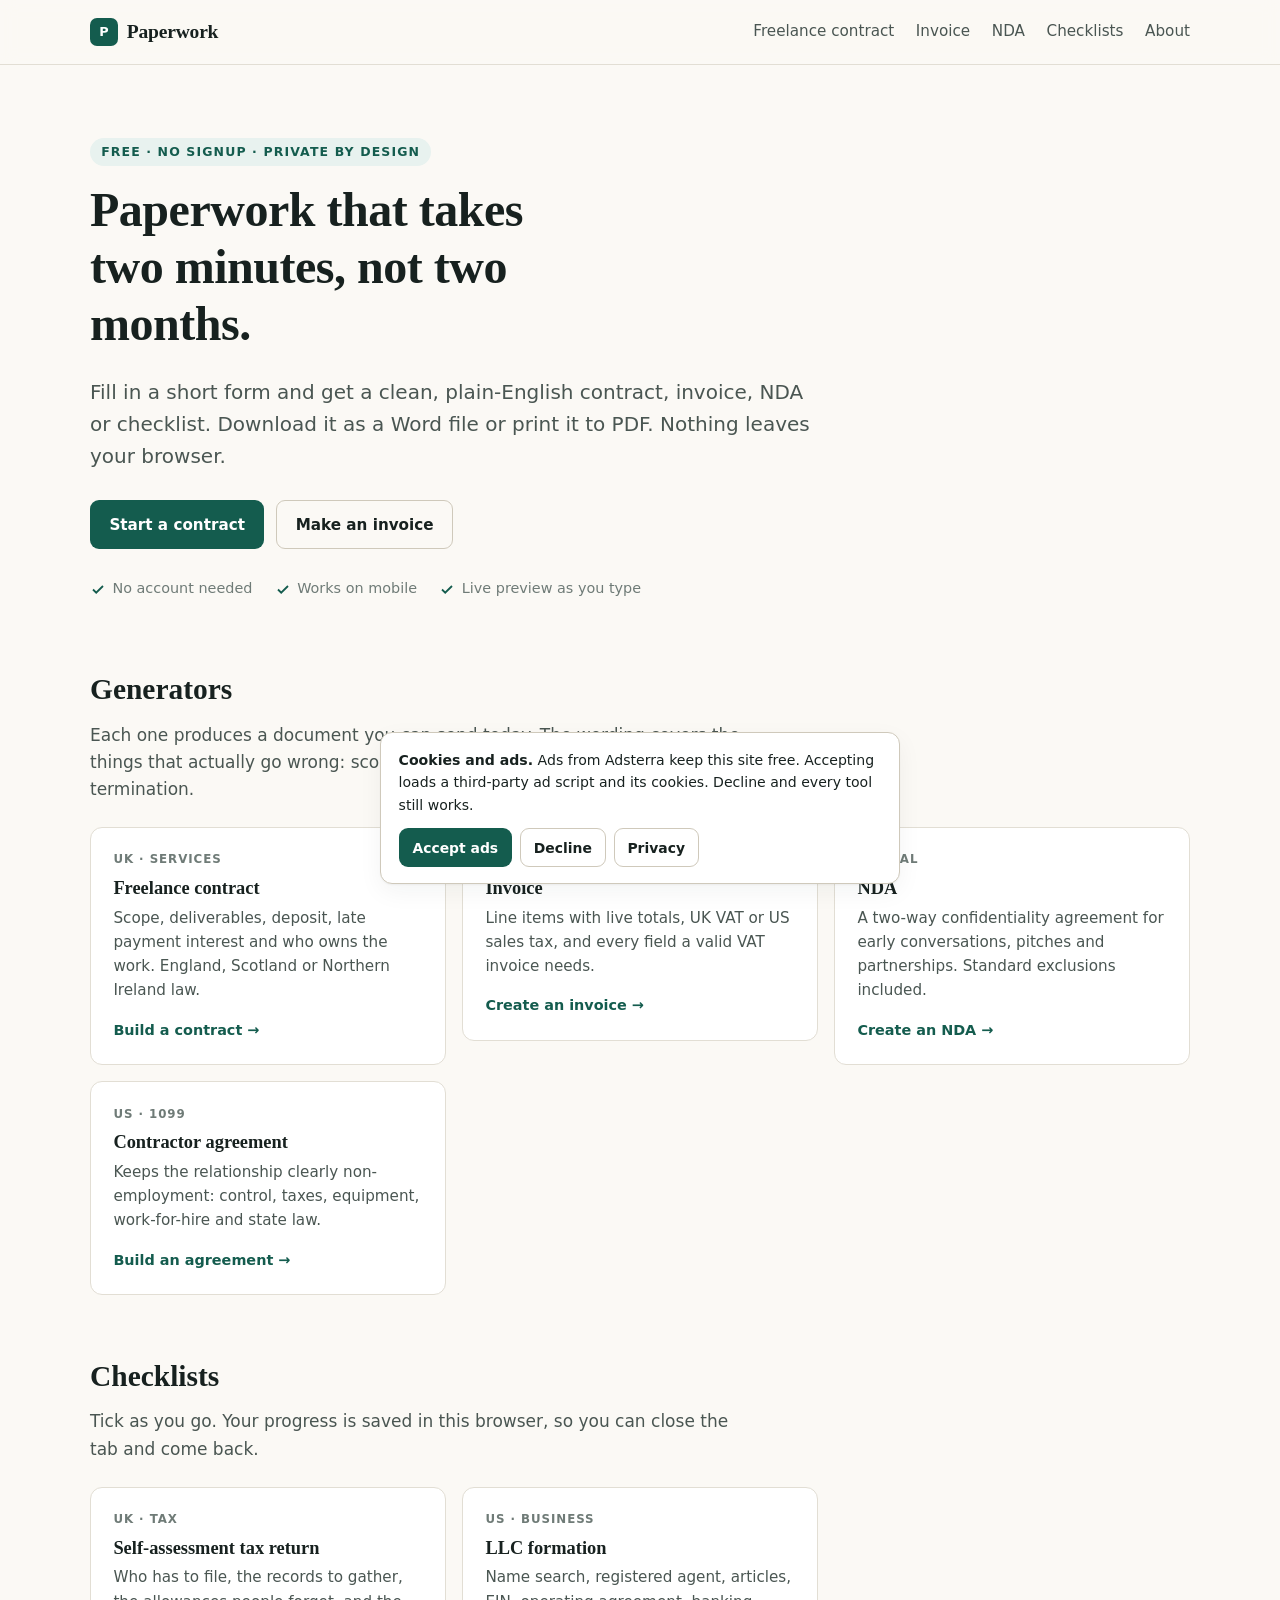
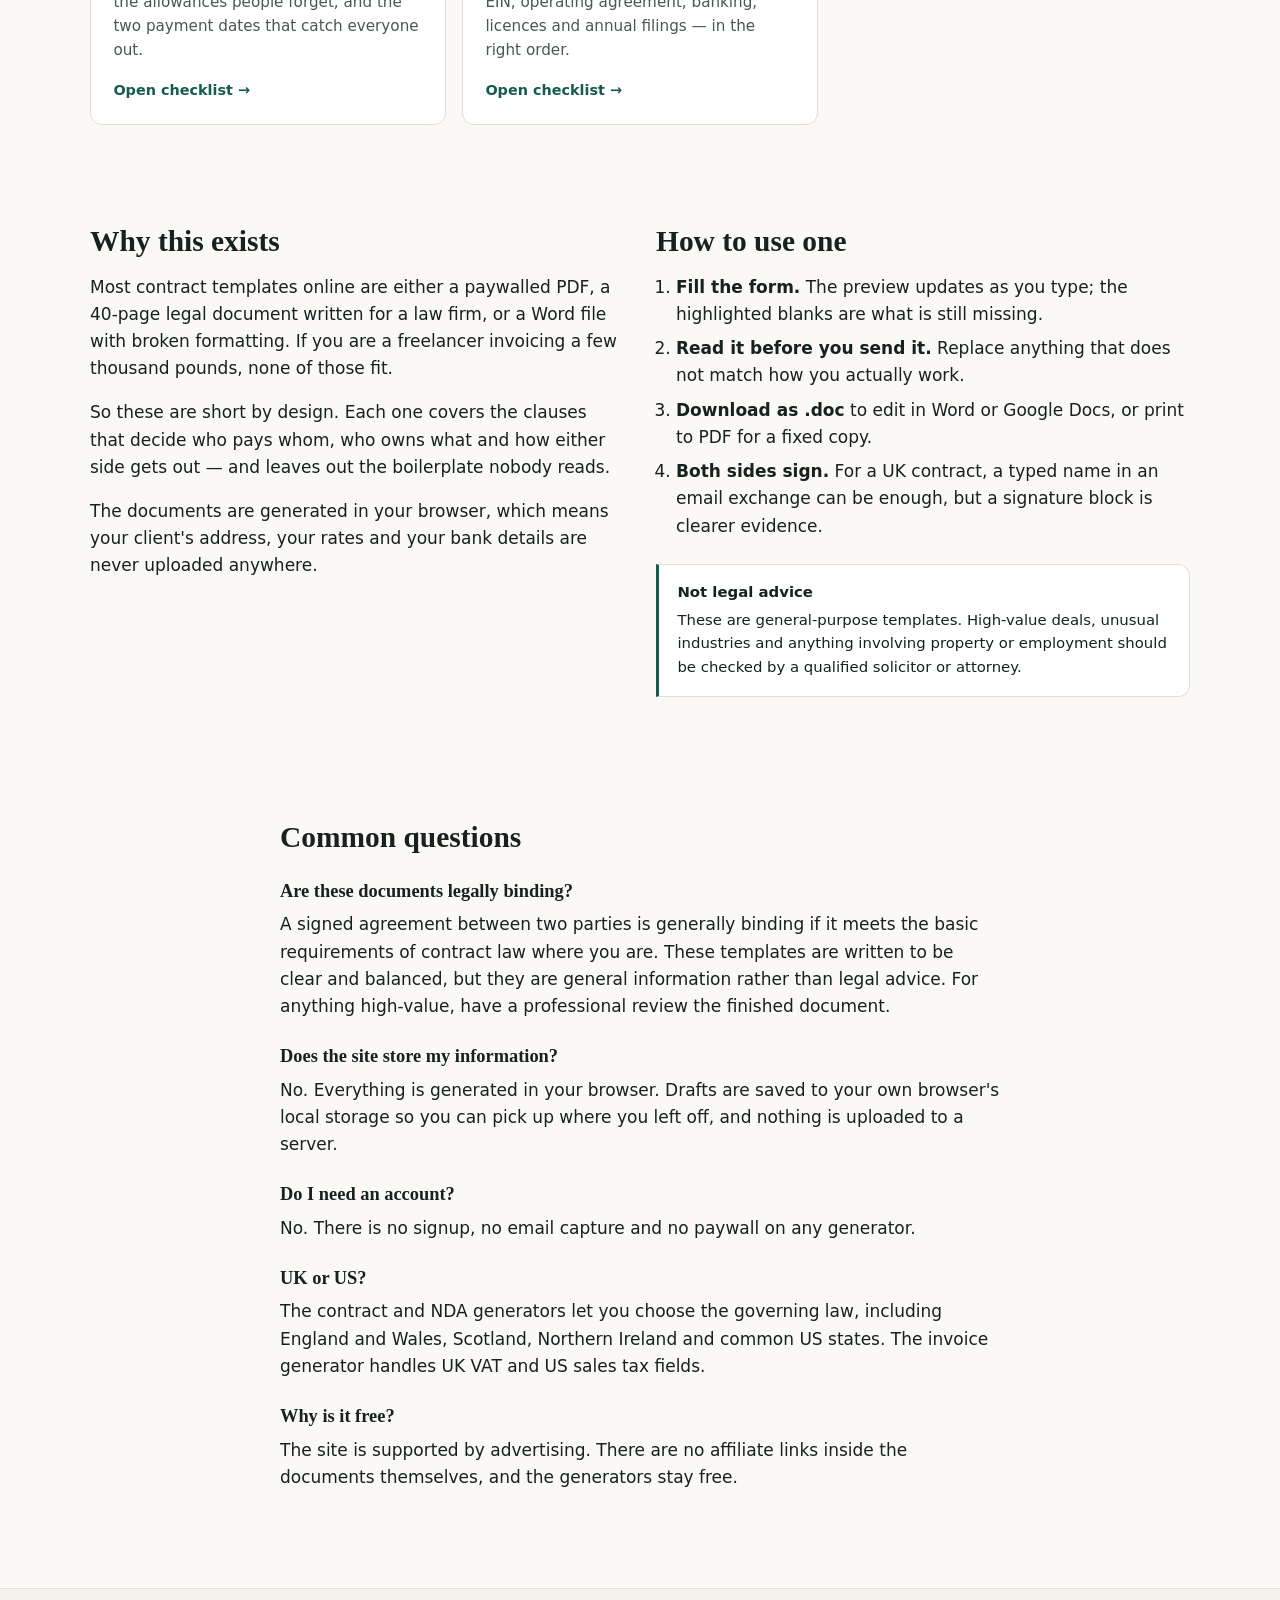
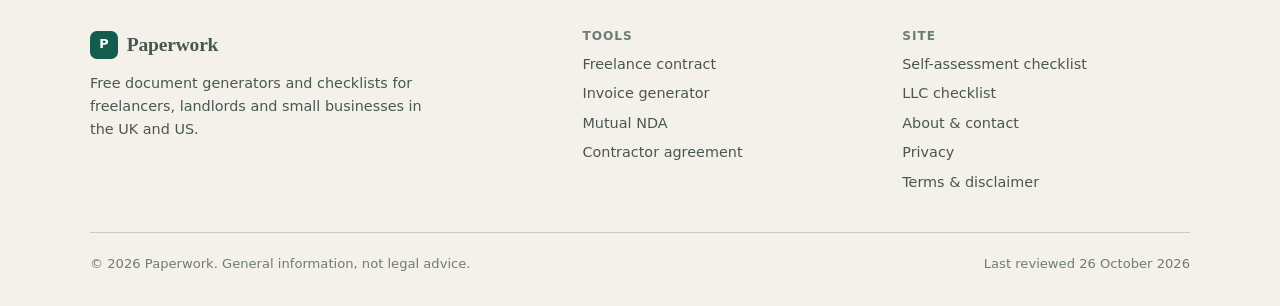
==== commit a55b6612: "Replace popunder and social bar with a 300x250 Adsterra banner" ====
--- a/index.html
+++ b/index.html
@@ -250,7 +250,7 @@
 </footer>
 
 <div id="consent" hidden>
-  <p><strong>Cookies and ads.</strong> Ads from Adsterra keep this site free. Accepting loads third-party ad scripts and their cookies, and ads may open in a new tab. Decline and every tool still works.</p>
+  <p><strong>Cookies and ads.</strong> Ads from Adsterra keep this site free. Accepting loads a third-party ad script and its cookies. Decline and every tool still works.</p>
   <div class="row">
     <button class="btn btn-sm" id="consent-accept">Accept ads</button>
     <button class="btn btn-sm btn-ghost" id="consent-decline">Decline</button>
--- a/assets/styles.css
+++ b/assets/styles.css
@@ -408,9 +408,20 @@
 
 .ad-slot {
   display: block; margin: 2rem auto; max-width: 970px;
-  min-height: 250px; background: transparent;
-}
+  padding: 0 1rem; background: transparent; text-align: center;
+}
+.ad-slot:empty { display: none; }
+.wrap > .ad-slot { padding: 0; }
 .no-ads .ad-slot { display: none; }
+
+.ad-frame {
+  display: inline-block; max-width: 100%; overflow: hidden;
+  vertical-align: top; line-height: 0;
+}
+.ad-frame iframe {
+  border: 0; display: block; background: transparent;
+  transform-origin: top left;
+}
 
 /* ------------------------------- consent -------------------------------- */
 
